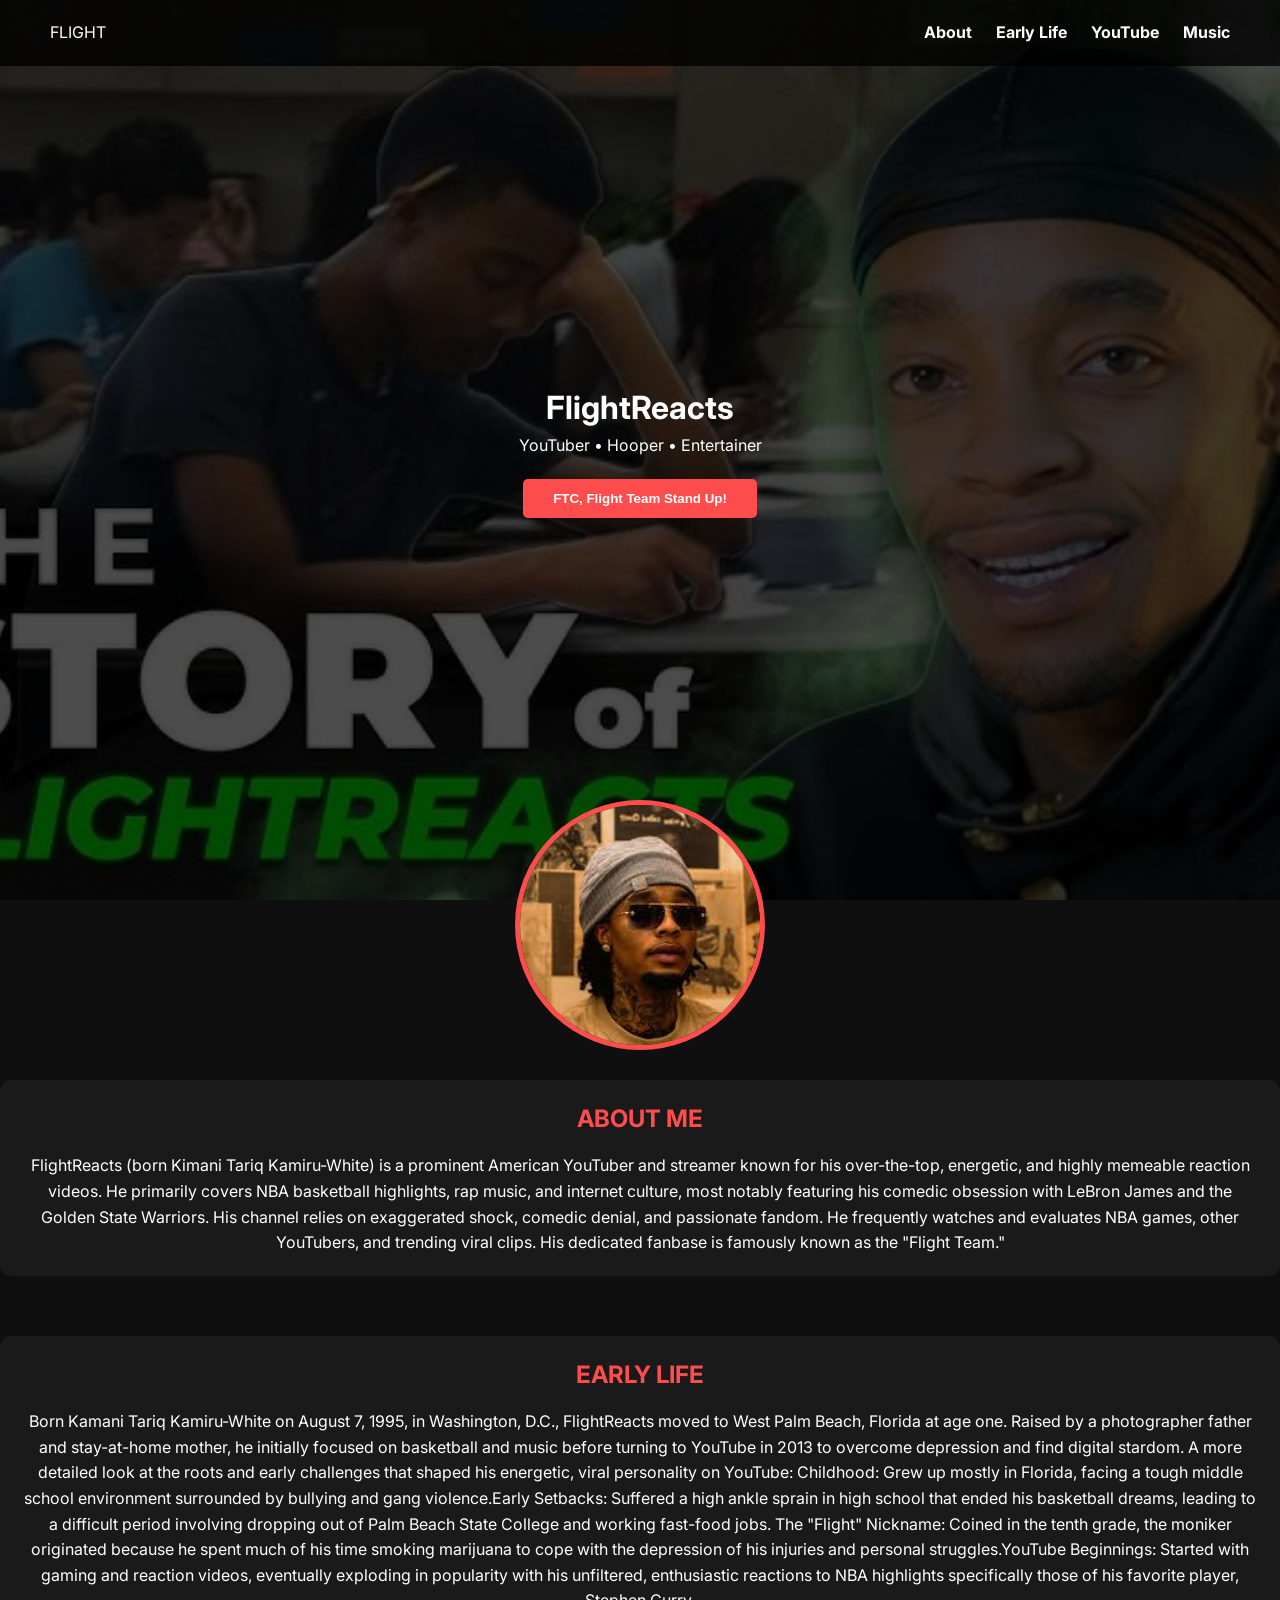
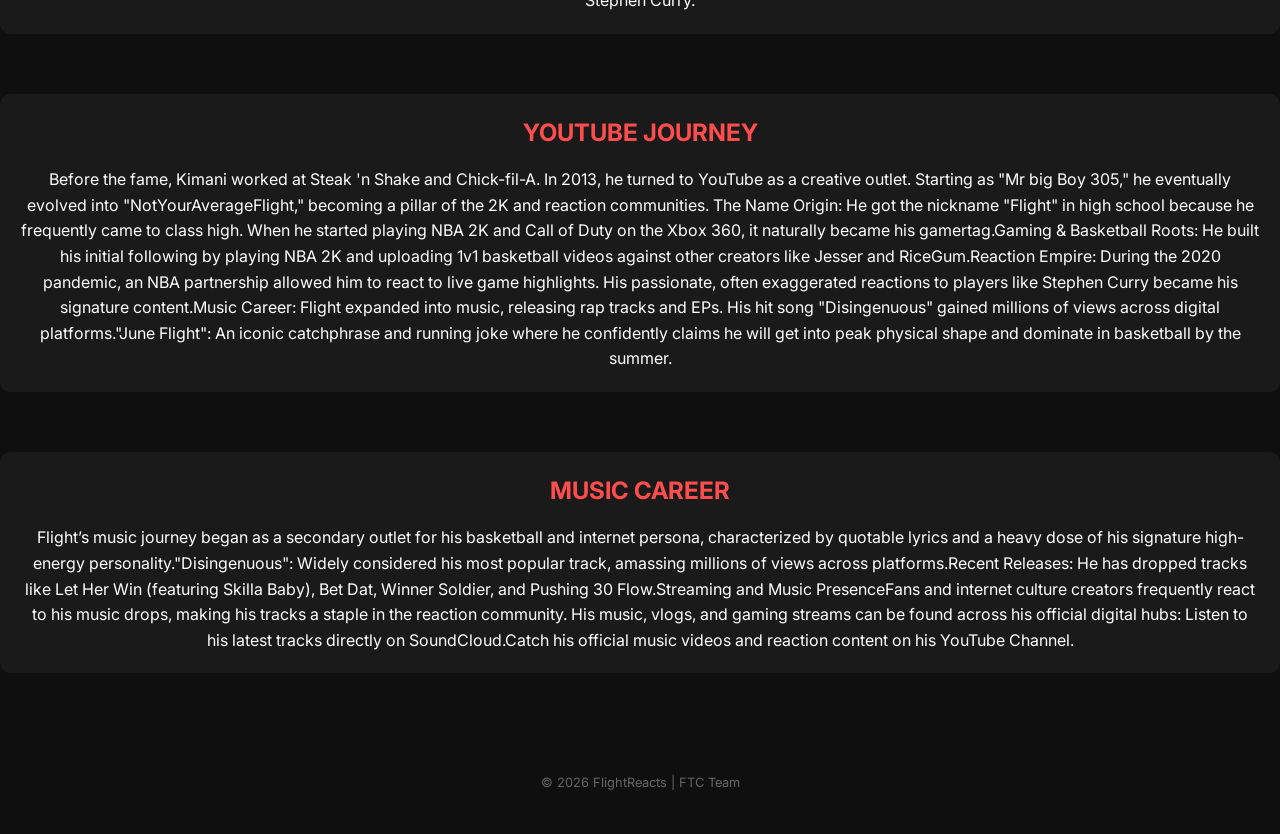
==== index.html @ 7f6c2719 "Rename ProjectWebsite.html to index.html" ====
<!DOCTYPE html>
<center>
<html lang="en">
<head>
    <meta charset="UTF-8">
    <meta name="viewport" content="width=device-width, initial-scale=1.0">
    <title>FlightReacts | Official Bio</title>
    <link rel="stylesheet" href="ProjectWebsite.css">
    <link href="https://fonts.googleapis.com/css2?family=Inter:wght@400;700;900&display=swap" rel="stylesheet">
</head>
<body>

    <header id="main-header">
        <nav>
            <div class="logo">FLIGHT</div>
            <div class="nav-links">
                <a href="#about">About</a>
                <a href="#early">Early Life</a>
                <a href="#youtube">YouTube</a>
                <a href="#music">Music</a>
            </div>
</nav>
        <div class="hero">
            <h1>FlightReacts</h1>
            <p class="tagline">YouTuber • Hooper • Entertainer</p>
            <button id="cta-btn">FTC, Flight Team Stand Up!</button>
        </div>
</header>
<main class="container">
        <div class="profile-section">
            <img src="LegacyFlight.jpg" alt="FlightReacts Profile" class="profile-img">
        </div>

<section id="about" class="fade-in">
            <h2>About Me</h2>
            <p>FlightReacts (born Kimani Tariq Kamiru-White) is a prominent American YouTuber and streamer known for his over-the-top, energetic, and highly memeable reaction videos. He primarily covers NBA basketball highlights, rap music, and internet culture, most notably featuring his comedic obsession with LeBron James and the Golden State Warriors. His channel relies on exaggerated shock, comedic denial, and passionate fandom. He frequently watches and evaluates NBA games, other YouTubers, and trending viral clips. His dedicated fanbase is famously known as the "Flight Team."</p>
</section>

<section id="early" class="fade-in">
            <h2>Early Life</h2>
            <p>Born Kamani Tariq Kamiru-White on August 7, 1995, in Washington, D.C., FlightReacts moved to West Palm Beach, Florida at age one. Raised by a photographer father and stay-at-home mother, he initially focused on basketball and music before turning to YouTube in 2013 to overcome depression and find digital stardom. A more detailed look at the roots and early challenges that shaped his energetic, viral personality on YouTube: Childhood: Grew up mostly in Florida, facing a tough middle school environment surrounded by bullying and gang violence.Early Setbacks: Suffered a high ankle sprain in high school that ended his basketball dreams, leading to a difficult period involving dropping out of Palm Beach State College and working fast-food jobs. The "Flight" Nickname: Coined in the tenth grade, the moniker originated because he spent much of his time smoking marijuana to cope with the depression of his injuries and personal struggles.YouTube Beginnings: Started with gaming and reaction videos, eventually exploding in popularity with his unfiltered, enthusiastic reactions to NBA highlights specifically those of his favorite player, Stephen Curry.</p>
</section>

<section id="youtube" class="fade-in">
            <h2>YouTube Journey</h2>
            <p>Before the fame, Kimani worked at Steak 'n Shake and Chick-fil-A. In 2013, he turned to YouTube as a creative outlet. Starting as "Mr big Boy 305," he eventually evolved into "NotYourAverageFlight," becoming a pillar of the 2K and reaction communities. The Name Origin: He got the nickname "Flight" in high school because he frequently came to class high. When he started playing NBA 2K and Call of Duty on the Xbox 360, it naturally became his gamertag.Gaming & Basketball Roots: He built his initial following by playing NBA 2K and uploading 1v1 basketball videos against other creators like Jesser and RiceGum.Reaction Empire: During the 2020 pandemic, an NBA partnership allowed him to react to live game highlights. His passionate, often exaggerated reactions to players like Stephen Curry became his signature content.Music Career: Flight expanded into music, releasing rap tracks and EPs. His hit song "Disingenuous" gained millions of views across digital platforms."June Flight": An iconic catchphrase and running joke where he confidently claims he will get into peak physical shape and dominate in basketball by the summer.</p>
</section>

<section id="music" class="fade-in">
            <h2>Music Career</h2>
            <p>Flight’s music journey began as a secondary outlet for his basketball and internet persona, characterized by quotable lyrics and a heavy dose of his signature high-energy personality."Disingenuous": Widely considered his most popular track, amassing millions of views across platforms.Recent Releases: He has dropped tracks like Let Her Win (featuring Skilla Baby), Bet Dat, Winner Soldier, and Pushing 30 Flow.Streaming and Music PresenceFans and internet culture creators frequently react to his music drops, making his tracks a staple in the reaction community. His music, vlogs, and gaming streams can be found across his official digital hubs: Listen to his latest tracks directly on SoundCloud.Catch his official music videos and reaction content on his YouTube Channel.</p>
</section>
    </main>

<footer>
        <p>© 2026 FlightReacts | FTC Team</p>
</footer>

    <script src="ProjectWebsite.js"></script>
</body>
</html>
---- ProjectWebsite.css ----
:root {
    --primary: #ff4d4d;
    --bg: #0f0f0f;
    --text: #ffffff;
    --secondary: #1a1a1a;
}

* { margin: 0; padding: 0; box-sizing: border-box; }

body {
    background-color: var(--bg);
    color: var(--text);
    font-family: 'Inter', sans-serif;
    line-height: 1.6;
    scroll-behavior: smooth;
}

header {
    height: 100vh;
    background: linear-gradient(rgba(0,0,0,0.7), rgba(0,0,0,0.7)), url('hq720.jpg') center/cover;
    display: flex;
    flex-direction: column;
    justify-content: center;
    align-items: center;
    text-align: center;
}

nav {
    position: fixed;
    top: 0;
    width: 100%;
    padding: 20px 50px;
    display: flex;
    justify-content: space-between;
    background: rgba(0,0,0,0.8);
}

.nav-links a {
    color: white;
    text-decoration: none;
    margin-left: 20px;
    font-weight: bold;
    transition: 0.3s;
}

#cta-btn {
    margin-top: 20px;
    padding: 12px 30px;
    background: var(--primary);
    border: none;
    color: white;
    font-weight: bold;
    cursor: pointer;
    border-radius: 5px;
}

.profile-img {
    width: 250px;
    height: 250px;
    border-radius: 50%;
    object-fit: cover;
    border: 5px solid var(--primary);
    display: block;
    margin: -100px auto 30px auto;
}

.fade-in {
    opacity: 0;
    transition: opacity 0.6s ease-out, transform 0.6s ease-out;
  }
   
  .fade-in.visible {
    opacity: 1;
    transform: translateY(0);
  }
  
section { margin-bottom: 60px; padding: 20px; background: var(--secondary); border-radius: 10px; }
h2 { color: var(--primary); margin-bottom: 15px; text-transform: uppercase; }

footer { text-align: center; padding: 40px; font-size: 0.8rem; color: #666; }
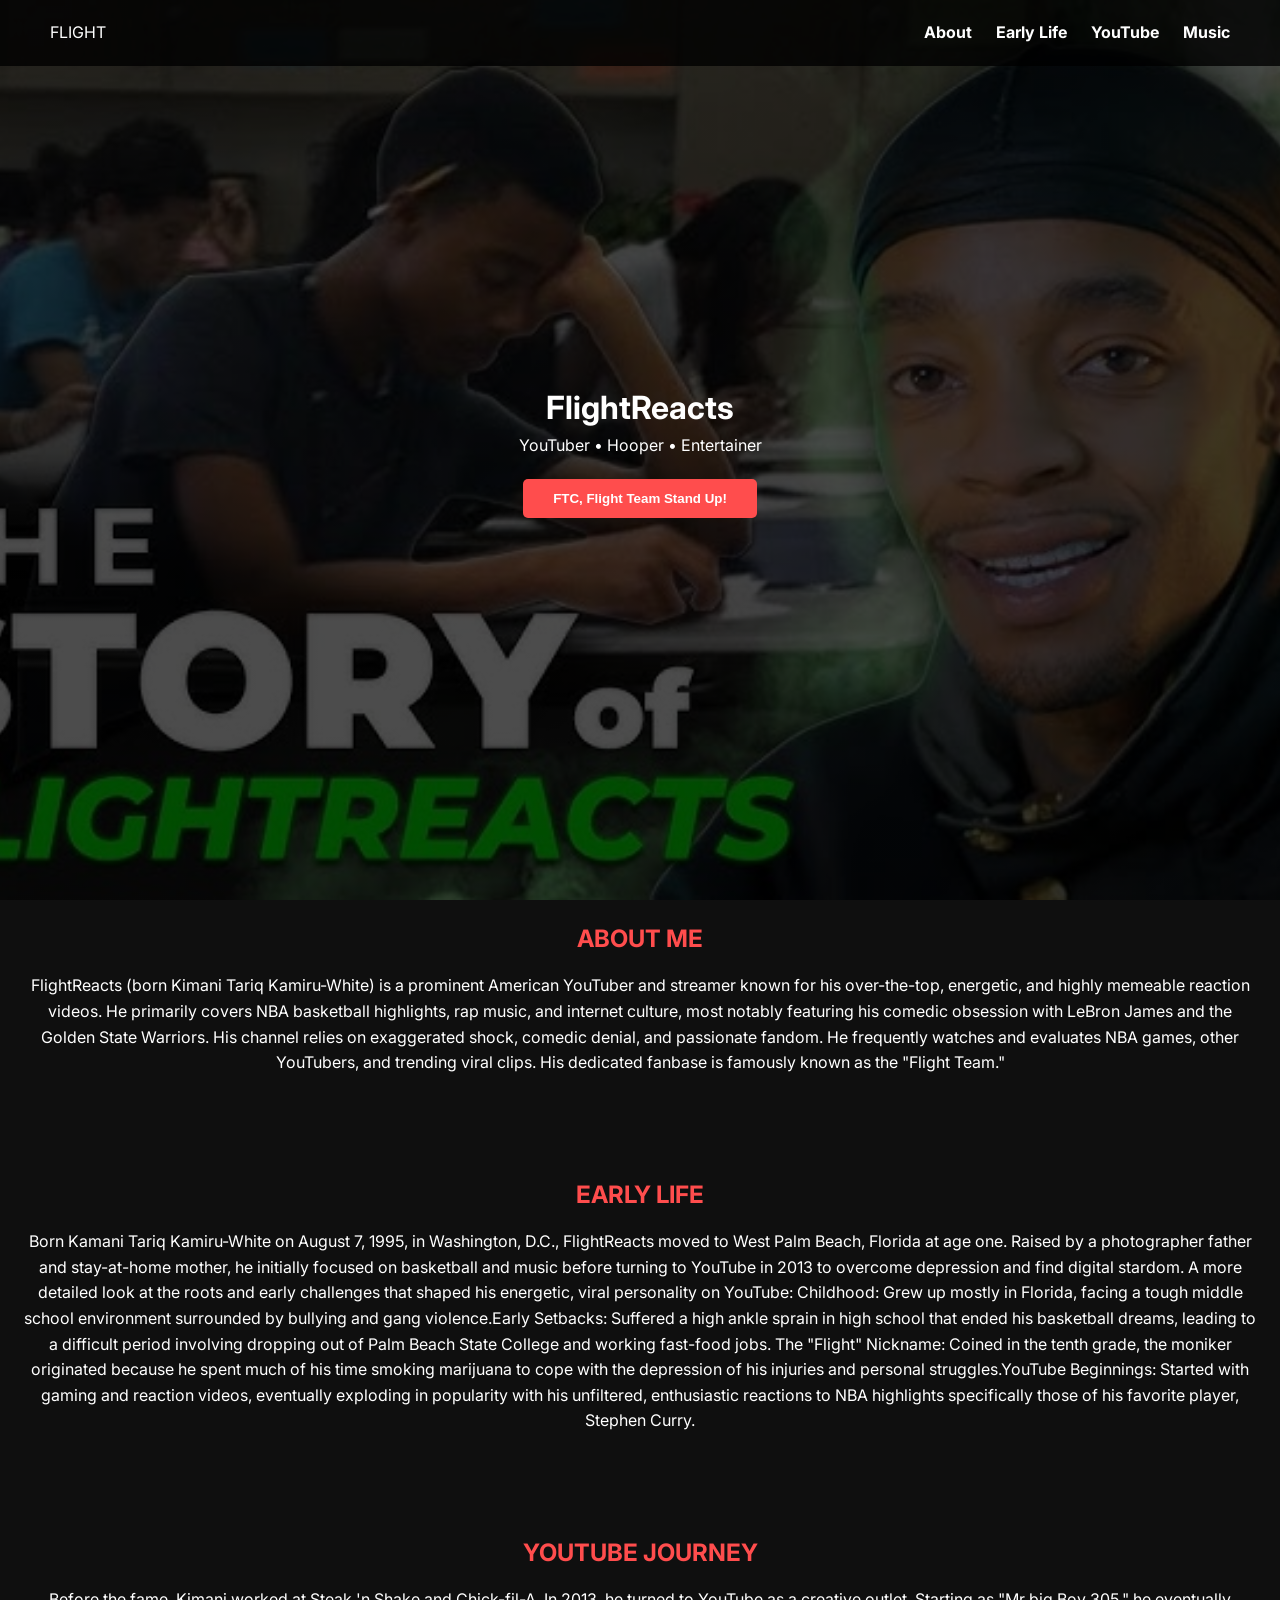
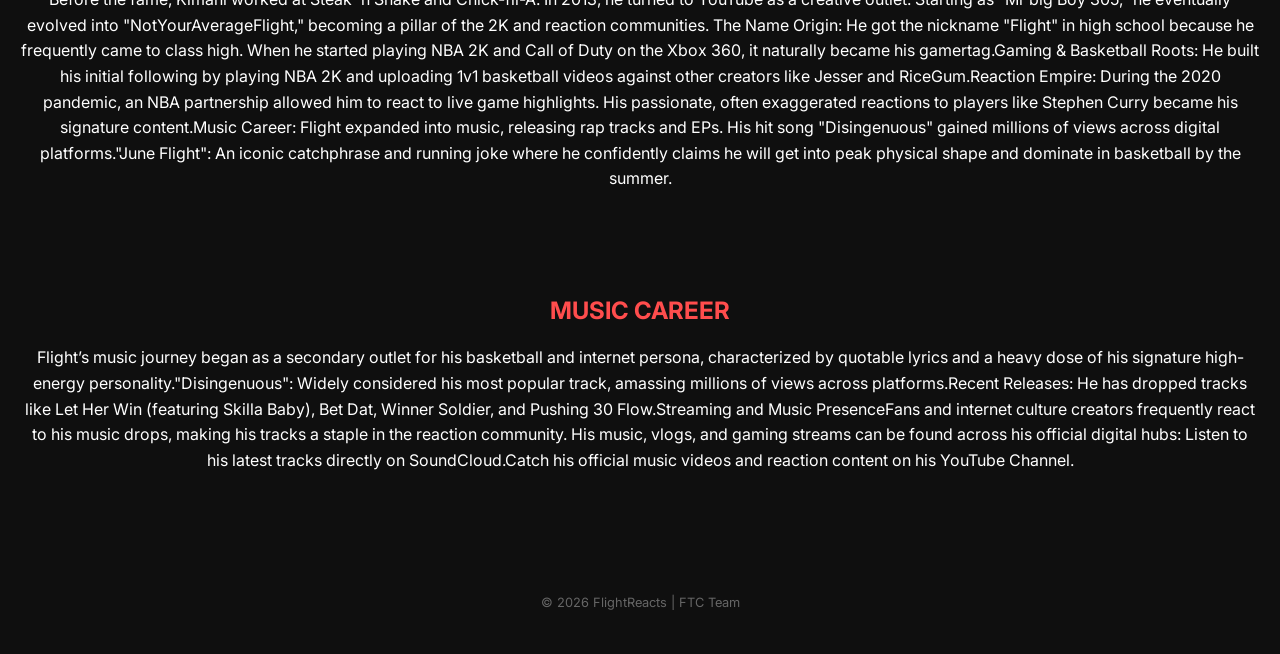
==== commit b4e86301: "Remove profile image from index.html" ====
--- a/index.html
+++ b/index.html
@@ -28,7 +28,6 @@
 </header>
 <main class="container">
         <div class="profile-section">
-            <img src="LegacyFlight.jpg" alt="FlightReacts Profile" class="profile-img">
         </div>
 
 <section id="about" class="fade-in">
--- a/ProjectWebsite.css
+++ b/ProjectWebsite.css
@@ -54,16 +54,6 @@
     border-radius: 5px;
 }
 
-.profile-img {
-    width: 250px;
-    height: 250px;
-    border-radius: 50%;
-    object-fit: cover;
-    border: 5px solid var(--primary);
-    display: block;
-    margin: -100px auto 30px auto;
-}
-
 .fade-in {
     opacity: 0;
     transition: opacity 0.6s ease-out, transform 0.6s ease-out;
@@ -74,7 +64,7 @@
     transform: translateY(0);
   }
   
-section { margin-bottom: 60px; padding: 20px; background: var(--secondary); border-radius: 10px; }
+section { margin-bottom: 60px; padding: 20px; border-radius: 10px; }
 h2 { color: var(--primary); margin-bottom: 15px; text-transform: uppercase; }
 
 footer { text-align: center; padding: 40px; font-size: 0.8rem; color: #666; }
